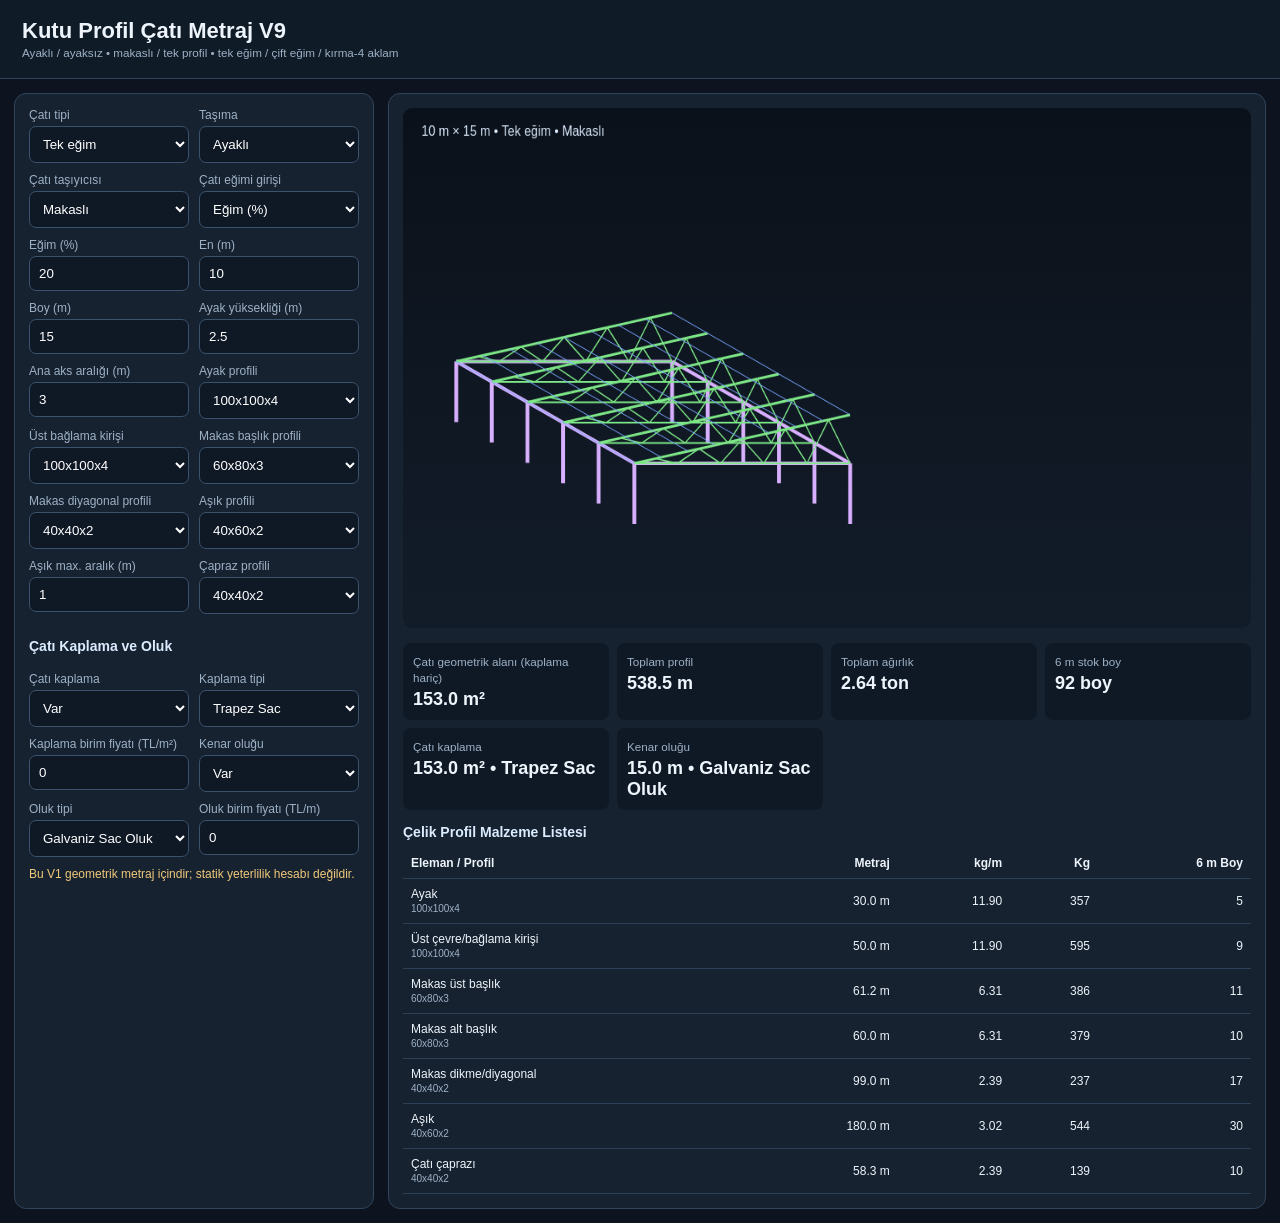
==== apps/cati-metraj/index.html @ 146d2cfa "Add files via upload" ====
<!doctype html>
<html lang="tr">
<head>
<meta charset="utf-8"><meta name="viewport" content="width=device-width,initial-scale=1">
<title>Kutu Profil Çatı Metraj V9</title>
<style>
:root{--bg:#0d1420;--panel:#172231;--line:#30445c;--txt:#edf4fb;--muted:#9eb1c5;--acc:#57b7ff}
*{box-sizing:border-box} body{margin:0;font:14px Arial,sans-serif;background:var(--bg);color:var(--txt)}
header{padding:18px 22px;background:#101b28;border-bottom:1px solid var(--line)} h1{margin:0;font-size:22px}
small{color:var(--muted)} main{display:grid;grid-template-columns:360px 1fr;gap:14px;padding:14px}
.panel{background:var(--panel);border:1px solid var(--line);border-radius:12px;padding:14px}
.grid{display:grid;grid-template-columns:1fr 1fr;gap:10px} label{display:block;color:var(--muted);font-size:12px;margin-bottom:4px}
input,select{width:100%;padding:9px;border-radius:7px;border:1px solid #3a526c;background:#0f1926;color:white}
.full{grid-column:1/-1}.hidden{display:none!important}
canvas{width:100%;height:520px;background:linear-gradient(#0b111a,#121c29);border-radius:9px}
.stats{display:grid;grid-template-columns:repeat(4,1fr);gap:8px;margin:12px 0}.stat{background:#0f1926;padding:10px;border-radius:8px}
.stat b{display:block;font-size:18px;margin-top:4px}
table{width:100%;border-collapse:collapse;font-size:12px}th,td{padding:8px;border-bottom:1px solid #2d4055;text-align:right}th:first-child,td:first-child{text-align:left}
.note{margin-top:10px;color:#f0c879;font-size:12px}.rowtitle{margin:14px 0 8px;font-weight:bold;color:#dcecff}
@media(max-width:900px){main{grid-template-columns:1fr}.stats{grid-template-columns:1fr 1fr}canvas{height:400px}}
</style>
</head>
<body>
<header><h1>Kutu Profil Çatı Metraj V9</h1><small>Ayaklı / ayaksız • makaslı / tek profil • tek eğim / çift eğim / kırma-4 aklam</small></header>
<main>
<section class="panel">
<div class="grid">
<div><label>Çatı tipi</label><select id="roof"><option value="single">Tek eğim</option><option value="gable">Çift eğim</option><option value="hip">Kırma / 4 aklam</option></select></div>
<div><label>Taşıma</label><select id="legs"><option value="yes">Ayaklı</option><option value="no">Ayaksız / teras üstü</option></select></div>
<div><label>Çatı taşıyıcısı</label><select id="system"><option value="truss">Makaslı</option><option value="beam">Tek profil</option></select></div>
<div><label>Çatı eğimi girişi</label><select id="slopeMode"><option value="percent">Eğim (%)</option><option value="rise">Çatı yükselmesi (m)</option></select></div>
<div id="slopeWrap"><label>Eğim (%)</label><input id="slope" type="number" value="20" min="0" step="1"></div>
<div id="riseWrap" class="hidden"><label>Çatı yükselmesi (m)</label><input id="riseInput" type="number" value="1" min="0" step=".1"></div>
<div><label>En (m)</label><input id="W" type="number" value="10" min="2" step=".1"></div>
<div><label>Boy (m)</label><input id="L" type="number" value="15" min="2" step=".1"></div>
<div id="legHeightWrap"><label>Ayak yüksekliği (m)</label><input id="H" type="number" value="2.5" min=".2" step=".1"></div>
<div><label>Ana aks aralığı (m)</label><input id="bay" type="number" value="3" min=".5" step=".1"></div>
<div id="legProfWrap"><label>Ayak profili</label><select id="legProf"></select></div>
<div id="ringProfWrap"><label>Üst bağlama kirişi</label><select id="ringProf"></select></div>
<div id="beamProfWrap"><label>Ana tekil profil</label><select id="beamProf"></select></div>
<div id="chordProfWrap"><label>Makas başlık profili</label><select id="chordProf"></select></div>
<div id="webProfWrap"><label>Makas diyagonal profili</label><select id="webProf"></select></div>
<div><label>Aşık profili</label><select id="purlinProf"></select></div>
<div><label>Aşık max. aralık (m)</label><input id="purlinSpace" type="number" value="1" min=".3" step=".1"></div>
<div><label>Çapraz profili</label><select id="braceProf"></select></div>
<div id="hipOptions" class="full">
  <div class="rowtitle">4 Aklam / Kırma Çatı Makas Düzeni</div>
  <div class="grid">
    <div><label>Y yönü orta boyuna makas</label><select id="hipMiddle"><option value="yes">Var</option><option value="no">Yok</option></select></div>
    <div><label>90° döndürülmüş opsiyonel makaslar</label><select id="hipExtra"><option value="no">Yok</option><option value="yes">Var</option></select></div>
    <div id="hipExtraCountWrap" class="hidden"><label>Opsiyonel makas adedi</label><input id="hipExtraCount" type="number" value="2" min="1" step="1"></div>
  </div>
</div>
<div class="full rowtitle">Çatı Kaplama ve Oluk</div>
<div><label>Çatı kaplama</label><select id="coverOn"><option value="yes">Var</option><option value="no">Yok</option></select></div>
<div><label>Kaplama tipi</label><select id="coverType"><option>Trapez Sac</option><option>Sandviç Panel</option><option>OSB + Membran</option><option>Diğer</option></select></div>
<div><label>Kaplama birim fiyatı (TL/m²)</label><input id="coverPrice" type="number" value="0" min="0" step="1"></div>
<div><label>Kenar oluğu</label><select id="gutterOn"><option value="yes">Var</option><option value="no">Yok</option></select></div>
<div><label>Oluk tipi</label><select id="gutterType"><option>Galvaniz Sac Oluk</option><option>PVC Oluk</option><option>Boyalı Sac Oluk</option><option>Diğer</option></select></div>
<div><label>Oluk birim fiyatı (TL/m)</label><input id="gutterPrice" type="number" value="0" min="0" step="1"></div>

</div>
<div class="note">Bu V1 geometrik metraj içindir; statik yeterlilik hesabı değildir.</div>
</section>
<section>
<div class="panel">
<canvas id="cv" width="1100" height="600"></canvas>
<div class="stats">
<div class="stat"><small>Çatı geometrik alanı (kaplama hariç)</small><b id="area">-</b></div>
<div class="stat"><small>Toplam profil</small><b id="meters">-</b></div>
<div class="stat"><small>Toplam ağırlık</small><b id="weight">-</b></div>
<div class="stat"><small>6 m stok boy</small><b id="stocks">-</b></div>
<div class="stat"><small>Çatı kaplama</small><b id="coverOut">-</b></div>
<div class="stat"><small>Kenar oluğu</small><b id="gutterOut">-</b></div>
</div>
<div class="rowtitle">Çelik Profil Malzeme Listesi</div>
<div style="overflow:auto"><table><thead><tr><th>Eleman / Profil</th><th>Metraj</th><th>kg/m</th><th>Kg</th><th>6 m Boy</th></tr></thead><tbody id="tbody"></tbody></table></div>
</div>
</section>
</main>
<script>
const profiles={
"40x40x2":2.39,"40x60x2":3.02,"50x50x2":3.02,"60x60x2":3.65,"60x80x3":6.31,
"80x80x3":7.25,"80x100x3":8.20,"100x100x3":9.14,"100x100x4":11.9,"100x150x4":15.1,
"120x120x4":14.4,"120x120x5":17.7,"150x150x5":22.4
};
const ids=["legProf","ringProf","beamProf","chordProf","webProf","purlinProf","braceProf"];
ids.forEach(id=>{let s=document.getElementById(id);Object.keys(profiles).forEach(p=>s.add(new Option(p,p)))});
legProf.value="100x100x4";ringProf.value="100x100x4";beamProf.value="100x150x4";chordProf.value="60x80x3";webProf.value="40x40x2";purlinProf.value="40x60x2";braceProf.value="40x40x2";
const $=id=>document.getElementById(id), val=id=>+$ (id).value;
function add(rows,name,prof,m){if(m<=0)return;let r=rows.find(x=>x.name==name&&x.prof==prof);if(r)r.m+=m;else rows.push({name,prof,m})}
function roofData(){
 let W=val("W"),L=val("L"),rt=roof.value,run=(rt==="single"?W:W/2);
 let rise=slopeMode.value==="rise"?val("riseInput"):run*val("slope")/100;
 let s=run>0?rise/run:0;
 let slopedW=rt==="single"?Math.hypot(W,rise):2*Math.hypot(W/2,rise);
 let area=slopedW*L;
 if(rt==="hip") area=W*L*Math.sqrt(1+s*s);
 return {W,L,s,rise,slopedW,area}
}
function calculate(){
 const d=roofData(), rows=[], nBays=Math.max(1,Math.ceil(d.L/val("bay"))), frames=nBays+1, bayActual=d.L/nBays;
 if(legs.value==="yes"){
   add(rows,"Ayak",legProf.value,frames*2*val("H"));
   add(rows,"Üst çevre/bağlama kirişi",ringProf.value,2*(d.W+d.L));
 }
 if(system.value==="beam"){
   let one=roof.value==="single"?Math.hypot(d.W,d.rise):roof.value==="gable"?2*Math.hypot(d.W/2,d.rise):2*Math.hypot(d.W/2,d.rise);
   add(rows,"Ana çatı profili",beamProf.value,frames*one);
 } else {
   let top=roof.value==="single"?Math.hypot(d.W,d.rise):2*Math.hypot(d.W/2,d.rise);
   if(roof.value==="hip") top=2*Math.hypot(d.W/2,d.rise);
   add(rows,"Makas üst başlık",chordProf.value,frames*top);
   add(rows,"Makas alt başlık",chordProf.value,frames*d.W);
   add(rows,"Makas dikme/diyagonal",webProf.value,frames*d.W*1.65);
 }
 let purlinLines=Math.ceil(d.slopedW/val("purlinSpace"))+1;
 if(roof.value==="hip") purlinLines=Math.ceil(d.W*Math.sqrt(1+d.s*d.s)/val("purlinSpace"))+2;
 add(rows,"Aşık",purlinProf.value,purlinLines*d.L);
 add(rows,"Çatı çaprazı",braceProf.value,Math.max(2,nBays)*Math.hypot(bayActual,d.W/2)*2);
 if(roof.value==="hip"){
   // PDF referansı: orta makas ENİNE değil, çatının orta hattında BOYUNA (Y yönünde) çalışır.
   let hipDepth=Math.min(d.W/2,d.rise>0?d.rise:d.W/10);
   if(hipMiddle.value==="yes"){
     if(system.value==="truss"){
       add(rows,"Y yönü orta boyuna makas üst başlık",chordProf.value,d.L);
       add(rows,"Y yönü orta boyuna makas alt başlık",chordProf.value,d.L);
       add(rows,"Y yönü orta boyuna makas dikme/diyagonal",webProf.value,d.L*1.25);
     }else add(rows,"Y yönü orta boyuna tekil profil",beamProf.value,d.L);
   }
   let optionalPlan=Math.min(d.W/2,d.L/2);
   let optionalSpan=Math.hypot(optionalPlan,d.rise*.55);
   if(hipExtra.value==="yes"){
     let ec=Math.max(1,Math.floor(val("hipExtraCount")));
     if(system.value==="truss"){
       add(rows,"90° opsiyonel makas üst başlık",chordProf.value,ec*optionalSpan);
       add(rows,"90° opsiyonel makas alt başlık",chordProf.value,ec*optionalPlan);
       add(rows,"90° opsiyonel makas dikme/diyagonal",webProf.value,ec*optionalSpan*.75);
     }else add(rows,"90° opsiyonel tekil taşıyıcı",beamProf.value,ec*optionalSpan);
   }
   let hipPlan=Math.hypot(d.W/2,Math.min(d.W,d.L)/2);
   let hipLen=Math.hypot(hipPlan,d.rise);
   let ridge=Math.max(0,d.L-d.W);
   if(system.value==="truss"){
     // 4 adet köşe makası: üst başlık + yaklaşık alt bağ + gövde/diyagonal.
     add(rows,"Köşe makası üst başlık (4 adet)",chordProf.value,4*hipLen);
     add(rows,"Köşe makası alt başlık (4 adet)",chordProf.value,4*hipPlan);
     add(rows,"Köşe makası dikme/diyagonal",webProf.value,4*hipLen*0.75);
     // Kırpılmış/ara makasların yaklaşık metrajı; aks aralığına bağlıdır.
     let jackCount=Math.max(0,Math.ceil((2*Math.min(d.W/2,d.L/2))/bayActual)-1)*4;
     let avgJack=Math.hypot(d.W/4,d.rise/2);
     add(rows,"Kırpılmış / ara makas üst başlık",chordProf.value,jackCount*avgJack);
     add(rows,"Kırpılmış / ara makas gövde",webProf.value,jackCount*avgJack*0.65);
     if(ridge>0) add(rows,"Mahya taşıyıcı profili",chordProf.value,ridge);
   }else{
     add(rows,"Köşe tekil profili (4 adet)",beamProf.value,4*hipLen);
     let jackCount=Math.max(0,Math.ceil((2*Math.min(d.W/2,d.L/2))/bayActual)-1)*4;
     let avgJack=Math.hypot(d.W/4,d.rise/2);
     add(rows,"Kırpılmış / ara tekil profiller",beamProf.value,jackCount*avgJack);
     if(ridge>0) add(rows,"Mahya taşıyıcı profili",beamProf.value,ridge);
   }
 }
 let totalM=0,totalKg=0,totalStock=0;
 tbody.innerHTML="";
 rows.forEach(r=>{let kgpm=profiles[r.prof],kg=r.m*kgpm,stock=Math.ceil(r.m/6);totalM+=r.m;totalKg+=kg;totalStock+=stock;
 tbody.innerHTML+=`<tr><td>${r.name}<br><small>${r.prof}</small></td><td>${r.m.toFixed(1)} m</td><td>${kgpm.toFixed(2)}</td><td>${kg.toFixed(0)}</td><td>${stock}</td></tr>`});
 area.textContent=d.area.toFixed(1)+" m²";meters.textContent=totalM.toFixed(1)+" m";weight.textContent=(totalKg/1000).toFixed(2)+" ton";stocks.textContent=totalStock+" boy";
 let coverArea=coverOn.value==="yes"?d.area:0;
 // Oluk: tek eğimde düşük kenar boyunca 1x boy; çift eğimde iki saçak 2x boy; kırma çatıda dört çevre kenarı.
 let gutterM=0;
 if(gutterOn.value==="yes"){
   gutterM=roof.value==="single"?d.L:(roof.value==="gable"?2*d.L:2*(d.W+d.L));
 }
 coverOut.textContent=coverOn.value==="yes"?coverArea.toFixed(1)+" m² • "+coverType.value+(val("coverPrice")>0?" • "+(coverArea*val("coverPrice")).toLocaleString("tr-TR",{maximumFractionDigits:0})+" TL":""):"Yok";
 gutterOut.textContent=gutterOn.value==="yes"?gutterM.toFixed(1)+" m • "+gutterType.value+(val("gutterPrice")>0?" • "+(gutterM*val("gutterPrice")).toLocaleString("tr-TR",{maximumFractionDigits:0})+" TL":""):"Yok";
 draw(d,frames);
}
function draw(d,frames){
 const c=cv,ctx=c.getContext("2d");ctx.clearRect(0,0,c.width,c.height);
 const baseZ=legs.value==="yes"?val("H"):0, scale=Math.min(28,700/Math.max(d.W,d.L)), ox=300,oy=480;
 function P(x,y,z){return [ox+(x-y*.55)*scale,oy-(z+y*.28)*scale]}
 function line(a,b,col="#b7d4e8",w=2){let A=P(...a),B=P(...b);ctx.strokeStyle=col;ctx.lineWidth=w;ctx.beginPath();ctx.moveTo(...A);ctx.lineTo(...B);ctx.stroke()}
 // base/legs/ring
 let ys=Array.from({length:frames},(_,i)=>i*d.L/(frames-1||1));
 if(legs.value==="yes"){
   ys.forEach(y=>{line([0,y,0],[0,y,baseZ],"#d8b0ff",5);line([d.W,y,0],[d.W,y,baseZ],"#d8b0ff",5)});
 }
 line([0,0,baseZ],[0,d.L,baseZ],"#d8b0ff",4);line([d.W,0,baseZ],[d.W,d.L,baseZ],"#d8b0ff",4);
 line([0,0,baseZ],[d.W,0,baseZ],"#d8b0ff",4);line([0,d.L,baseZ],[d.W,d.L,baseZ],"#d8b0ff",4);
 function zroof(x,y){
   if(roof.value==="single")return baseZ+d.s*x;
   if(roof.value==="gable")return baseZ+d.rise-d.s*Math.abs(x-d.W/2);
   let edge=Math.min(x,d.W-x,y,d.L-y), maxr=Math.min(d.W/2,d.L/2); return baseZ+d.s*Math.min(edge,maxr);
 }
 // frames / truss
 ys.forEach(y=>{
   let pts=[];for(let i=0;i<=10;i++){let x=d.W*i/10;pts.push([x,y,zroof(x,y)])}
   for(let i=0;i<10;i++)line(pts[i],pts[i+1],system.value==="truss"?"#7ee787":"#f0a6ca",system.value==="truss"?3:5);
   if(system.value==="truss"){
     line([0,y,baseZ],[d.W,y,baseZ],"#7ee787",2);
     for(let i=1;i<10;i+=2){let x=d.W*i/10;line([x-d.W/10,y,baseZ],[x,y,zroof(x,y)],"#7ee787",1.5);line([x,y,zroof(x,y)],[x+d.W/10,y,baseZ],"#7ee787",1.5)}
   }
 });
 // purlins visual
 for(let i=0;i<=8;i++){let x=d.W*i/8;line([x,0,zroof(x,0)],[x,d.L,zroof(x,d.L)],"#7aa7ff",1)}
 // hip ridges + tam orta ana makas
 if(roof.value==="hip"){
   let a=Math.min(d.W/2,d.L/2);
   function drawRedOptionalTruss(side, frac){
     // V9: V8'e göre 90° döndürülmüş makas.
     // X konumu sabittir; Y doğrultusunda çalışır.
     // Dış uç kırma/saçak tarafında başlar, arka uç ana makas hattında BİTER.
     let a=Math.min(d.W/2,d.L/2);
     let x=(side==="L" ? d.W*(.24+frac*.08) : d.W*(.76-frac*.08));
     let front = frac < .62;
     let yOuter = front ? 0 : d.L;
     let yReceive = front ? a : d.L-a;
     let zOuter=zroof(x,yOuter), zReceive=zroof(x,yReceive);
     line([x,yOuter,zOuter],[x,yReceive,zReceive],"#ff3b30",system.value==="truss"?5:6);
     if(system.value==="truss"){
       let depth=Math.max(.22,Math.min(d.W*.06,d.rise*.42 || .4));
       let zb0=Math.max(baseZ,zOuter-depth), zb1=Math.max(baseZ,zReceive-depth);
       line([x,yOuter,zb0],[x,yReceive,zb1],"#ff3b30",3);
       for(let q=.2;q<1;q+=.2){
         let y=yOuter+(yReceive-yOuter)*q;
         let z=zOuter+(zReceive-zOuter)*q;
         let zb=zb0+(zb1-zb0)*q;
         let yp=yOuter+(yReceive-yOuter)*Math.max(0,q-.2);
         if(Math.round(q*5)%2===0) line([x,y,zb],[x,y,z],"#ff3b30",1.7);
         else line([x,yp,zb0+(zb1-zb0)*Math.max(0,q-.2)],[x,y,z],"#ff3b30",1.7);
       }
     }
   }
   // Y yönü orta boyuna makas: x = W/2 sabit, y boyunca ilerler.
   if(hipMiddle.value==="yes"){
     let x=d.W/2, seg=12, depth=Math.max(.25,Math.min(d.W*.10, d.rise*.55 || .5));
     for(let j=0;j<seg;j++){
       let y1=d.L*j/seg, y2=d.L*(j+1)/seg;
       let z1=zroof(x,y1), z2=zroof(x,y2);
       line([x,y1,z1],[x,y2,z2],"#ffd166",5);
       if(system.value==="truss"){
         let b1=Math.max(baseZ,z1-depth), b2=Math.max(baseZ,z2-depth);
         line([x,y1,b1],[x,y2,b2],"#ffd166",3);
         if(j%2===0) line([x,y1,b1],[x,y2,z2],"#ffd166",1.8);
         else line([x,y1,z1],[x,y2,b2],"#ffd166",1.8);
       }
     }
   }
   if(hipExtra.value==="yes"){
     let ec=Math.max(1,Math.floor(val("hipExtraCount")));
     for(let k=0;k<ec;k++){
       let side=(k%2===0)?"L":"R";
       // İlk çift ön kırmada, ikinci çift arka kırmada.
       let pair=Math.floor(k/2);
       let frac=(pair%2===0)?.50:.72;
       drawRedOptionalTruss(side,frac);
     }
   }
   const hips=[
     [[0,0,baseZ],[d.W/2,a,baseZ+d.rise]],
     [[d.W,0,baseZ],[d.W/2,a,baseZ+d.rise]],
     [[0,d.L,baseZ],[d.W/2,d.L-a,baseZ+d.rise]],
     [[d.W,d.L,baseZ],[d.W/2,d.L-a,baseZ+d.rise]]
   ];
   hips.forEach(h=>{
     line(h[0],h[1],"#ffd166",system.value==="truss"?4:5);
     if(system.value==="truss"){
       // lower chord and web indications for corner truss
       let end=h[1], start=h[0];
       line(start,[end[0],end[1],baseZ],"#7ee787",2);
       for(let q=.25;q<1;q+=.25){
         let x=start[0]+(end[0]-start[0])*q, y=start[1]+(end[1]-start[1])*q;
         let z=baseZ+(end[2]-baseZ)*q;
         line([x,y,baseZ],[x,y,z],"#7ee787",1.2);
       }
     }
   });
   if(d.L>d.W)line([d.W/2,a,baseZ+d.rise],[d.W/2,d.L-a,baseZ+d.rise],"#ffd166",3);
 }
 ctx.fillStyle="#dcecff";ctx.font="16px Arial";ctx.fillText(`${d.W} m × ${d.L} m • ${roof.options[roof.selectedIndex].text} • ${system.options[system.selectedIndex].text}`,24,32);
}
function ui(){
 let on=legs.value==="yes",tr=system.value==="truss";
 slopeWrap.classList.toggle("hidden",slopeMode.value!=="percent");
 riseWrap.classList.toggle("hidden",slopeMode.value!=="rise");
 hipOptions.classList.toggle("hidden",roof.value!=="hip");
 hipExtraCountWrap.classList.toggle("hidden",roof.value!=="hip" || hipExtra.value!=="yes");
 legHeightWrap.classList.toggle("hidden",!on);legProfWrap.classList.toggle("hidden",!on);ringProfWrap.classList.toggle("hidden",!on);
 beamProfWrap.classList.toggle("hidden",tr);chordProfWrap.classList.toggle("hidden",!tr);webProfWrap.classList.toggle("hidden",!tr);calculate()
}
document.querySelectorAll("input,select").forEach(e=>e.addEventListener("input",ui));ui();
</script>
</body></html>
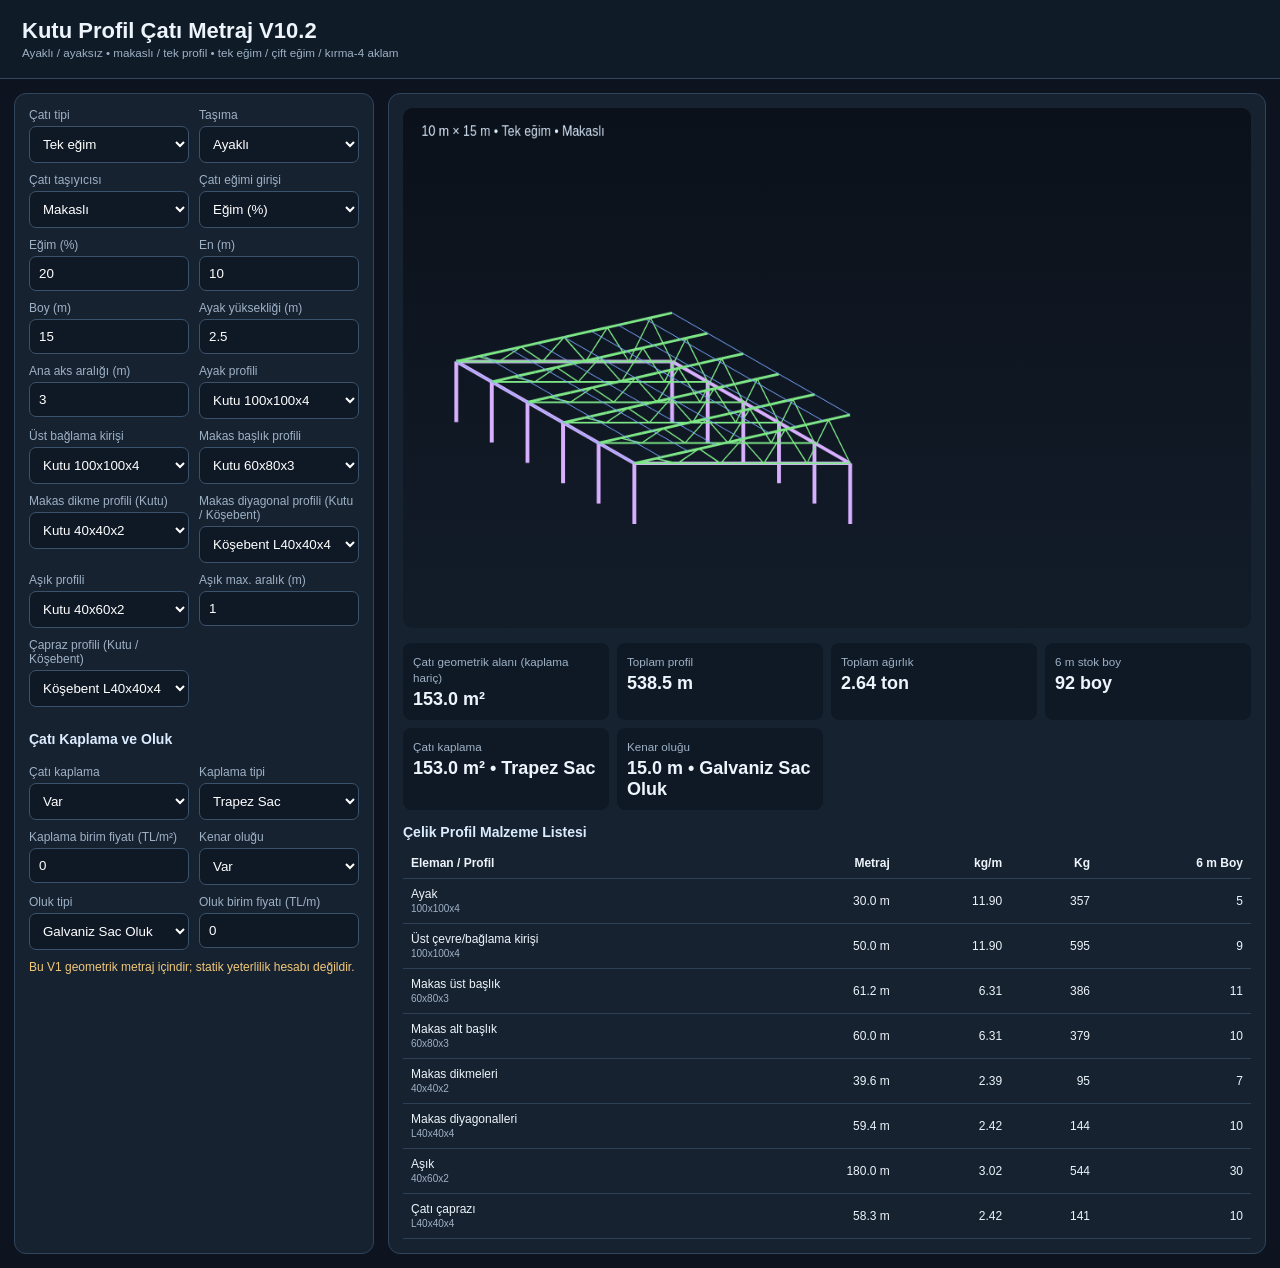
==== commit 5433f9bd: "Add files via upload" ====
--- a/apps/cati-metraj/index.html
+++ b/apps/cati-metraj/index.html
@@ -2,7 +2,7 @@
 <html lang="tr">
 <head>
 <meta charset="utf-8"><meta name="viewport" content="width=device-width,initial-scale=1">
-<title>Kutu Profil Çatı Metraj V9</title>
+<title>Kutu Profil Çatı Metraj V10.2</title>
 <style>
 :root{--bg:#0d1420;--panel:#172231;--line:#30445c;--txt:#edf4fb;--muted:#9eb1c5;--acc:#57b7ff}
 *{box-sizing:border-box} body{margin:0;font:14px Arial,sans-serif;background:var(--bg);color:var(--txt)}
@@ -21,7 +21,7 @@
 </style>
 </head>
 <body>
-<header><h1>Kutu Profil Çatı Metraj V9</h1><small>Ayaklı / ayaksız • makaslı / tek profil • tek eğim / çift eğim / kırma-4 aklam</small></header>
+<header><h1>Kutu Profil Çatı Metraj V10.2</h1><small>Ayaklı / ayaksız • makaslı / tek profil • tek eğim / çift eğim / kırma-4 aklam</small></header>
 <main>
 <section class="panel">
 <div class="grid">
@@ -39,10 +39,11 @@
 <div id="ringProfWrap"><label>Üst bağlama kirişi</label><select id="ringProf"></select></div>
 <div id="beamProfWrap"><label>Ana tekil profil</label><select id="beamProf"></select></div>
 <div id="chordProfWrap"><label>Makas başlık profili</label><select id="chordProf"></select></div>
-<div id="webProfWrap"><label>Makas diyagonal profili</label><select id="webProf"></select></div>
+<div id="webProfWrap"><label>Makas dikme profili (Kutu)</label><select id="webProf"></select></div>
+<div id="diagProfWrap"><label>Makas diyagonal profili (Kutu / Köşebent)</label><select id="diagProf"></select></div>
 <div><label>Aşık profili</label><select id="purlinProf"></select></div>
 <div><label>Aşık max. aralık (m)</label><input id="purlinSpace" type="number" value="1" min=".3" step=".1"></div>
-<div><label>Çapraz profili</label><select id="braceProf"></select></div>
+<div><label>Çapraz profili (Kutu / Köşebent)</label><select id="braceProf"></select></div>
 <div id="hipOptions" class="full">
   <div class="rowtitle">4 Aklam / Kırma Çatı Makas Düzeni</div>
   <div class="grid">
@@ -80,13 +81,37 @@
 </main>
 <script>
 const profiles={
-"40x40x2":2.39,"40x60x2":3.02,"50x50x2":3.02,"60x60x2":3.65,"60x80x3":6.31,
-"80x80x3":7.25,"80x100x3":8.20,"100x100x3":9.14,"100x100x4":11.9,"100x150x4":15.1,
-"120x120x4":14.4,"120x120x5":17.7,"150x150x5":22.4
+"20x20x1.5":0.87,"25x25x1.5":1.10,"30x30x1.5":1.34,"30x30x2":1.76,
+"40x20x1.5":1.34,"40x20x2":1.76,"40x40x1.5":1.81,"40x40x2":2.39,"40x40x3":3.48,"40x60x2":3.02,"40x60x3":4.43,
+"50x30x2":2.39,"50x40x2":2.70,"50x50x2":3.02,"50x50x3":4.43,
+"60x30x2":2.70,"60x40x2":3.02,"60x40x3":4.43,"60x60x2":3.65,"60x60x3":5.37,"60x60x4":6.95,
+"70x70x3":6.31,"70x70x4":8.21,"80x40x2":3.65,"80x40x3":5.37,"80x40x4":6.95,
+"60x80x3":6.31,"60x80x4":8.21,"80x60x3":6.31,"80x60x4":8.21,"80x80x2":4.90,"80x80x3":7.25,"80x80x4":9.46,"80x80x5":11.60,
+"100x40x2":4.27,"100x40x3":6.31,"100x50x3":6.78,"100x50x4":8.84,
+"100x60x3":7.25,"100x60x4":9.46,"100x80x3":8.20,"100x80x4":10.70,
+"100x100x3":9.14,"100x100x4":11.90,"100x100x5":14.60,"100x100x6":17.20,
+"120x60x3":8.20,"120x60x4":10.70,"120x80x4":11.90,"120x80x5":14.60,
+"120x120x4":14.40,"120x120x5":17.70,"120x120x6":20.90,
+"140x80x4":13.20,"140x80x5":16.20,"150x50x3":9.14,"150x50x4":11.90,
+"100x150x4":15.10,"100x150x5":18.50,"150x100x4":15.10,"150x100x5":18.50,"150x150x4":18.20,"150x150x5":22.40,"150x150x6":26.60,
+"160x80x4":14.40,"160x80x5":17.70,"160x100x4":15.70,"160x100x5":19.30,
+"180x100x4":17.00,"180x100x5":20.90,"200x100x4":18.20,"200x100x5":22.40,"200x100x6":26.60,
+"200x120x5":24.00,"200x120x6":28.50,"200x150x5":26.40,"200x150x6":31.30,
+"200x200x5":30.30,"200x200x6":36.00
 };
-const ids=["legProf","ringProf","beamProf","chordProf","webProf","purlinProf","braceProf"];
-ids.forEach(id=>{let s=document.getElementById(id);Object.keys(profiles).forEach(p=>s.add(new Option(p,p)))});
-legProf.value="100x100x4";ringProf.value="100x100x4";beamProf.value="100x150x4";chordProf.value="60x80x3";webProf.value="40x40x2";purlinProf.value="40x60x2";braceProf.value="40x40x2";
+const angles={
+"L25x25x3":1.12,"L30x30x3":1.36,"L35x35x3":1.60,"L40x40x3":1.84,"L40x40x4":2.42,
+"L45x45x4":2.74,"L50x50x4":3.06,"L50x50x5":3.77,"L60x60x5":4.57,"L60x60x6":5.42,
+"L65x65x5":4.99,"L65x65x6":5.91,"L70x70x6":6.38,"L75x75x6":6.85,"L80x80x6":7.34,
+"L80x80x8":9.63,"L90x90x7":9.61,"L100x100x8":12.20
+};
+const ids=["legProf","ringProf","beamProf","chordProf","webProf","diagProf","purlinProf","braceProf"];
+ids.forEach(id=>{let sel=document.getElementById(id);Object.keys(profiles).forEach(p=>sel.add(new Option("Kutu "+p,p)))});
+Object.keys(angles).forEach(p=>{
+ diagProf.add(new Option("Köşebent "+p,p));
+ braceProf.add(new Option("Köşebent "+p,p));
+});
+legProf.value="100x100x4";ringProf.value="100x100x4";beamProf.value="100x150x4";chordProf.value="60x80x3";webProf.value="40x40x2";diagProf.value="L40x40x4";purlinProf.value="40x60x2";braceProf.value="L40x40x4";
 const $=id=>document.getElementById(id), val=id=>+$ (id).value;
 function add(rows,name,prof,m){if(m<=0)return;let r=rows.find(x=>x.name==name&&x.prof==prof);if(r)r.m+=m;else rows.push({name,prof,m})}
 function roofData(){
@@ -112,7 +137,8 @@
    if(roof.value==="hip") top=2*Math.hypot(d.W/2,d.rise);
    add(rows,"Makas üst başlık",chordProf.value,frames*top);
    add(rows,"Makas alt başlık",chordProf.value,frames*d.W);
-   add(rows,"Makas dikme/diyagonal",webProf.value,frames*d.W*1.65);
+   add(rows,"Makas dikmeleri",webProf.value,frames*d.W*1.65*.40);
+   add(rows,"Makas diyagonalleri",diagProf.value,frames*d.W*1.65*.60);
  }
  let purlinLines=Math.ceil(d.slopedW/val("purlinSpace"))+1;
  if(roof.value==="hip") purlinLines=Math.ceil(d.W*Math.sqrt(1+d.s*d.s)/val("purlinSpace"))+2;
@@ -125,7 +151,8 @@
      if(system.value==="truss"){
        add(rows,"Y yönü orta boyuna makas üst başlık",chordProf.value,d.L);
        add(rows,"Y yönü orta boyuna makas alt başlık",chordProf.value,d.L);
-       add(rows,"Y yönü orta boyuna makas dikme/diyagonal",webProf.value,d.L*1.25);
+       add(rows,"Y yönü orta boyuna makas dikmeleri",webProf.value,d.L*1.25*.40);
+       add(rows,"Y yönü orta boyuna makas diyagonalleri",diagProf.value,d.L*1.25*.60);
      }else add(rows,"Y yönü orta boyuna tekil profil",beamProf.value,d.L);
    }
    let optionalPlan=Math.min(d.W/2,d.L/2);
@@ -135,7 +162,8 @@
      if(system.value==="truss"){
        add(rows,"90° opsiyonel makas üst başlık",chordProf.value,ec*optionalSpan);
        add(rows,"90° opsiyonel makas alt başlık",chordProf.value,ec*optionalPlan);
-       add(rows,"90° opsiyonel makas dikme/diyagonal",webProf.value,ec*optionalSpan*.75);
+       add(rows,"90° opsiyonel makas dikmeleri",webProf.value,ec*optionalSpan*.75*.40);
+       add(rows,"90° opsiyonel makas diyagonalleri",diagProf.value,ec*optionalSpan*.75*.60);
      }else add(rows,"90° opsiyonel tekil taşıyıcı",beamProf.value,ec*optionalSpan);
    }
    let hipPlan=Math.hypot(d.W/2,Math.min(d.W,d.L)/2);
@@ -145,12 +173,14 @@
      // 4 adet köşe makası: üst başlık + yaklaşık alt bağ + gövde/diyagonal.
      add(rows,"Köşe makası üst başlık (4 adet)",chordProf.value,4*hipLen);
      add(rows,"Köşe makası alt başlık (4 adet)",chordProf.value,4*hipPlan);
-     add(rows,"Köşe makası dikme/diyagonal",webProf.value,4*hipLen*0.75);
+     add(rows,"Köşe makası dikmeleri",webProf.value,4*hipLen*0.75*.40);
+     add(rows,"Köşe makası diyagonalleri",diagProf.value,4*hipLen*0.75*.60);
      // Kırpılmış/ara makasların yaklaşık metrajı; aks aralığına bağlıdır.
      let jackCount=Math.max(0,Math.ceil((2*Math.min(d.W/2,d.L/2))/bayActual)-1)*4;
      let avgJack=Math.hypot(d.W/4,d.rise/2);
      add(rows,"Kırpılmış / ara makas üst başlık",chordProf.value,jackCount*avgJack);
-     add(rows,"Kırpılmış / ara makas gövde",webProf.value,jackCount*avgJack*0.65);
+     add(rows,"Kırpılmış / ara makas dikmeleri",webProf.value,jackCount*avgJack*0.65*.40);
+     add(rows,"Kırpılmış / ara makas diyagonalleri",diagProf.value,jackCount*avgJack*0.65*.60);
      if(ridge>0) add(rows,"Mahya taşıyıcı profili",chordProf.value,ridge);
    }else{
      add(rows,"Köşe tekil profili (4 adet)",beamProf.value,4*hipLen);
@@ -162,7 +192,7 @@
  }
  let totalM=0,totalKg=0,totalStock=0;
  tbody.innerHTML="";
- rows.forEach(r=>{let kgpm=profiles[r.prof],kg=r.m*kgpm,stock=Math.ceil(r.m/6);totalM+=r.m;totalKg+=kg;totalStock+=stock;
+ rows.forEach(r=>{let kgpm=(profiles[r.prof]??angles[r.prof]??0),kg=r.m*kgpm,stock=Math.ceil(r.m/6);totalM+=r.m;totalKg+=kg;totalStock+=stock;
  tbody.innerHTML+=`<tr><td>${r.name}<br><small>${r.prof}</small></td><td>${r.m.toFixed(1)} m</td><td>${kgpm.toFixed(2)}</td><td>${kg.toFixed(0)}</td><td>${stock}</td></tr>`});
  area.textContent=d.area.toFixed(1)+" m²";meters.textContent=totalM.toFixed(1)+" m";weight.textContent=(totalKg/1000).toFixed(2)+" ton";stocks.textContent=totalStock+" boy";
  let coverArea=coverOn.value==="yes"?d.area:0;
@@ -286,7 +316,7 @@
  hipOptions.classList.toggle("hidden",roof.value!=="hip");
  hipExtraCountWrap.classList.toggle("hidden",roof.value!=="hip" || hipExtra.value!=="yes");
  legHeightWrap.classList.toggle("hidden",!on);legProfWrap.classList.toggle("hidden",!on);ringProfWrap.classList.toggle("hidden",!on);
- beamProfWrap.classList.toggle("hidden",tr);chordProfWrap.classList.toggle("hidden",!tr);webProfWrap.classList.toggle("hidden",!tr);calculate()
+ beamProfWrap.classList.toggle("hidden",tr);chordProfWrap.classList.toggle("hidden",!tr);webProfWrap.classList.toggle("hidden",!tr);diagProfWrap.classList.toggle("hidden",!tr);calculate()
 }
 document.querySelectorAll("input,select").forEach(e=>e.addEventListener("input",ui));ui();
 </script>
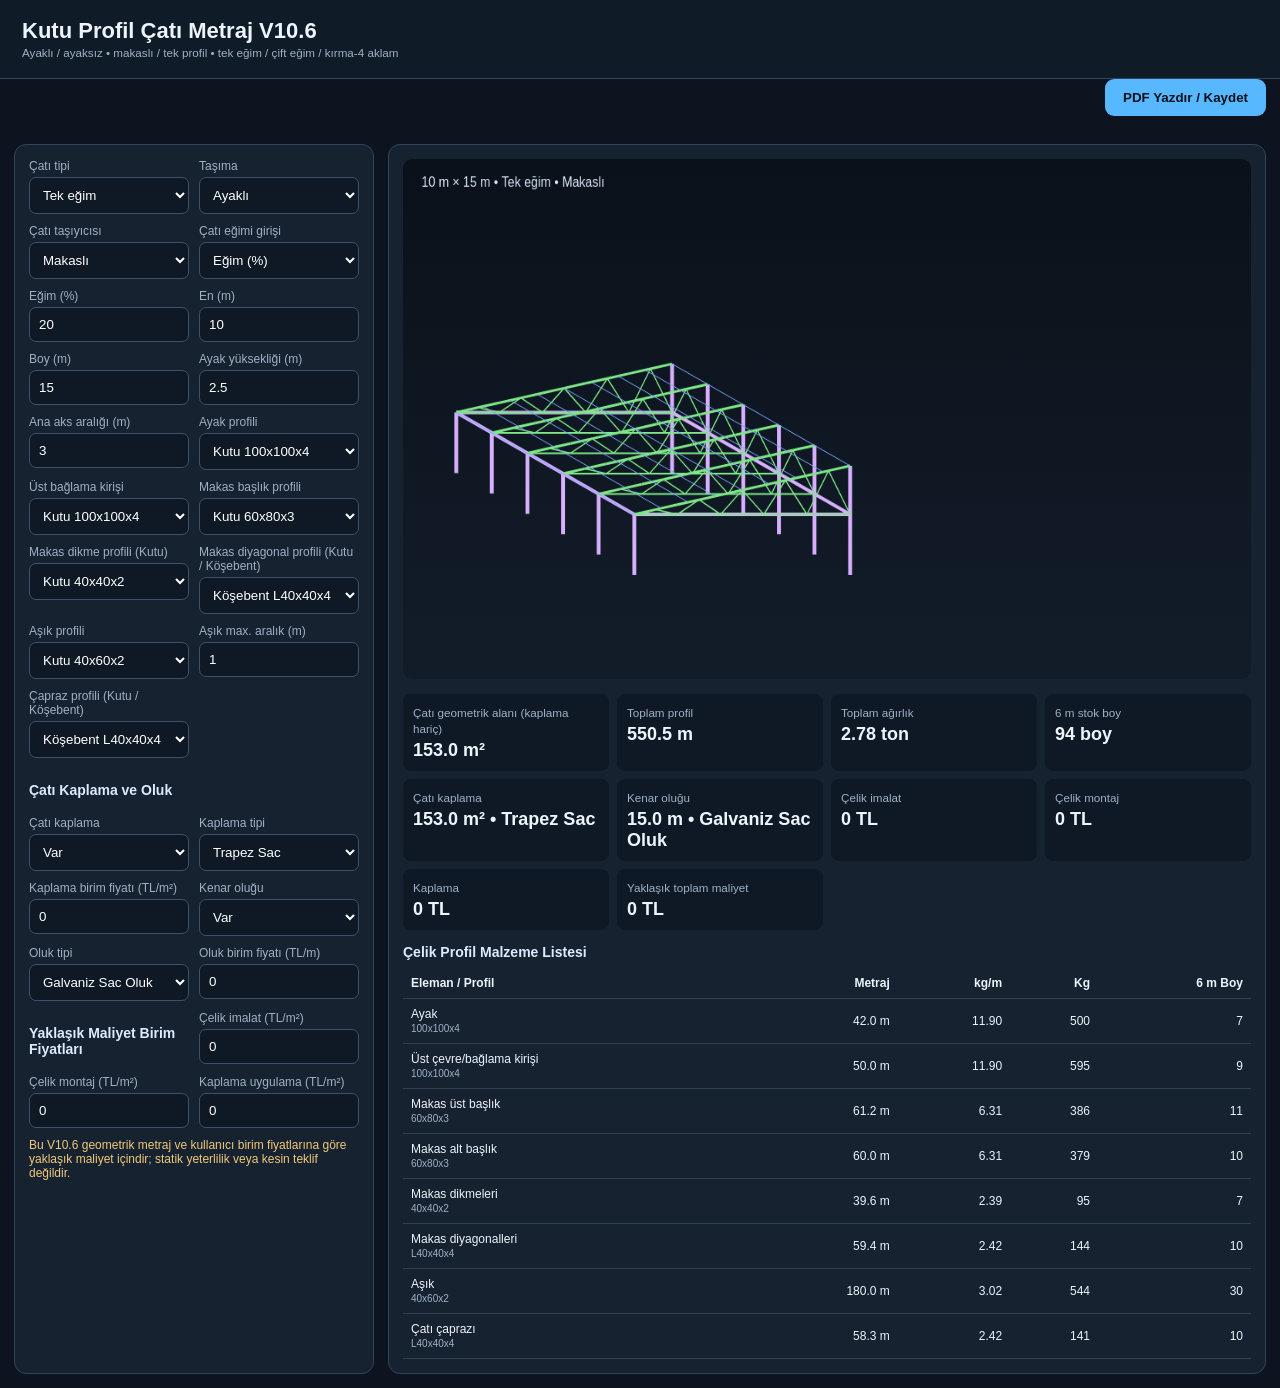
==== commit ddd2cdd0: "Add files via upload" ====
--- a/apps/cati-metraj/index.html
+++ b/apps/cati-metraj/index.html
@@ -2,7 +2,7 @@
 <html lang="tr">
 <head>
 <meta charset="utf-8"><meta name="viewport" content="width=device-width,initial-scale=1">
-<title>Kutu Profil Çatı Metraj V10.2</title>
+<title>Kutu Profil Çatı Metraj V10.6</title>
 <style>
 :root{--bg:#0d1420;--panel:#172231;--line:#30445c;--txt:#edf4fb;--muted:#9eb1c5;--acc:#57b7ff}
 *{box-sizing:border-box} body{margin:0;font:14px Arial,sans-serif;background:var(--bg);color:var(--txt)}
@@ -17,11 +17,28 @@
 .stat b{display:block;font-size:18px;margin-top:4px}
 table{width:100%;border-collapse:collapse;font-size:12px}th,td{padding:8px;border-bottom:1px solid #2d4055;text-align:right}th:first-child,td:first-child{text-align:left}
 .note{margin-top:10px;color:#f0c879;font-size:12px}.rowtitle{margin:14px 0 8px;font-weight:bold;color:#dcecff}
-@media(max-width:900px){main{grid-template-columns:1fr}.stats{grid-template-columns:1fr 1fr}canvas{height:400px}}
+.printbar{display:flex;gap:10px;justify-content:flex-end;margin:0 14px 14px}.printbtn{border:0;border-radius:9px;padding:11px 18px;background:#57b7ff;color:#06111d;font-weight:700;cursor:pointer}.printbtn:hover{filter:brightness(1.08)}
+@media(max-width:900px){main{grid-template-columns:1fr}.stats{grid-template-columns:1fr 1fr}canvas{height:400px}.printbar{justify-content:stretch}.printbtn{width:100%}}
+@media print{
+ @page{size:A4 portrait;margin:10mm}
+ :root{--bg:#fff;--panel:#fff;--line:#999;--txt:#000;--muted:#333}
+ body{background:#fff;color:#000;font-size:10pt;-webkit-print-color-adjust:exact;print-color-adjust:exact}
+ header{background:#fff;color:#000;padding:0 0 8mm;border-bottom:1px solid #777}
+ header h1{font-size:17pt}.printbar{display:none!important}
+ main{display:block;padding:0}.panel{background:#fff;color:#000;border:0;padding:0;border-radius:0}
+ main>section:first-child{margin-bottom:7mm}main>section:first-child .grid{grid-template-columns:repeat(4,1fr);gap:4mm}
+ label{color:#333;font-size:8pt}input,select{background:#fff;color:#000;border:1px solid #aaa;padding:4px;font-size:9pt;appearance:auto}
+ .hidden{display:none!important}.note{color:#555;margin:4mm 0}.rowtitle{color:#000;margin:5mm 0 2mm}
+ canvas{width:100%!important;height:auto!important;max-height:115mm;background:#fff;border:1px solid #aaa;page-break-inside:avoid}
+ .stats{grid-template-columns:repeat(3,1fr);gap:2mm;margin:4mm 0;page-break-inside:avoid}.stat{background:#fff;border:1px solid #aaa;padding:5px;color:#000}.stat b{font-size:11pt}
+ table{font-size:8pt;page-break-inside:auto}thead{display:table-header-group}tr{page-break-inside:avoid}th,td{border-bottom:1px solid #aaa;padding:4px;color:#000}
+ section{page-break-inside:auto}
+}
 </style>
 </head>
 <body>
-<header><h1>Kutu Profil Çatı Metraj V10.2</h1><small>Ayaklı / ayaksız • makaslı / tek profil • tek eğim / çift eğim / kırma-4 aklam</small></header>
+<header><h1>Kutu Profil Çatı Metraj V10.6</h1><small>Ayaklı / ayaksız • makaslı / tek profil • tek eğim / çift eğim / kırma-4 aklam</small></header>
+<div class="printbar"><button class="printbtn" id="printPdf" type="button">PDF Yazdır / Kaydet</button></div>
 <main>
 <section class="panel">
 <div class="grid">
@@ -60,8 +77,13 @@
 <div><label>Oluk tipi</label><select id="gutterType"><option>Galvaniz Sac Oluk</option><option>PVC Oluk</option><option>Boyalı Sac Oluk</option><option>Diğer</option></select></div>
 <div><label>Oluk birim fiyatı (TL/m)</label><input id="gutterPrice" type="number" value="0" min="0" step="1"></div>
 
+<div class="rowtitle">Yaklaşık Maliyet Birim Fiyatları</div>
+<div><label>Çelik imalat (TL/m²)</label><input id="steelFabPrice" type="number" value="0" min="0" step="1"></div>
+<div><label>Çelik montaj (TL/m²)</label><input id="steelMountPrice" type="number" value="0" min="0" step="1"></div>
+<div><label>Kaplama uygulama (TL/m²)</label><input id="coverInstallPrice" type="number" value="0" min="0" step="1"></div>
+
 </div>
-<div class="note">Bu V1 geometrik metraj içindir; statik yeterlilik hesabı değildir.</div>
+<div class="note">Bu V10.6 geometrik metraj ve kullanıcı birim fiyatlarına göre yaklaşık maliyet içindir; statik yeterlilik veya kesin teklif değildir.</div>
 </section>
 <section>
 <div class="panel">
@@ -73,6 +95,10 @@
 <div class="stat"><small>6 m stok boy</small><b id="stocks">-</b></div>
 <div class="stat"><small>Çatı kaplama</small><b id="coverOut">-</b></div>
 <div class="stat"><small>Kenar oluğu</small><b id="gutterOut">-</b></div>
+<div class="stat"><small>Çelik imalat</small><b id="steelFabOut">-</b></div>
+<div class="stat"><small>Çelik montaj</small><b id="steelMountOut">-</b></div>
+<div class="stat"><small>Kaplama</small><b id="coverCostOut">-</b></div>
+<div class="stat"><small>Yaklaşık toplam maliyet</small><b id="grandCostOut">-</b></div>
 </div>
 <div class="rowtitle">Çelik Profil Malzeme Listesi</div>
 <div style="overflow:auto"><table><thead><tr><th>Eleman / Profil</th><th>Metraj</th><th>kg/m</th><th>Kg</th><th>6 m Boy</th></tr></thead><tbody id="tbody"></tbody></table></div>
@@ -126,12 +152,17 @@
 function calculate(){
  const d=roofData(), rows=[], nBays=Math.max(1,Math.ceil(d.L/val("bay"))), frames=nBays+1, bayActual=d.L/nBays;
  if(legs.value==="yes"){
-   add(rows,"Ayak",legProf.value,frames*2*val("H"));
-   add(rows,"Üst çevre/bağlama kirişi",ringProf.value,2*(d.W+d.L));
+   // Tek eğimde düşük taraf H, yüksek taraf H + rise.
+   const legTotal = roof.value==="single" ? frames*(2*val("H")+d.rise) : frames*2*val("H");
+   add(rows,"Ayak",legProf.value,legTotal);
+   // Tek eğim + tek profil sisteminde ayrı üst çevre/bağlama kirişi yok.
+   if(!(roof.value==="single" && system.value==="beam")){
+     add(rows,"Üst çevre/bağlama kirişi",ringProf.value,2*(d.W+d.L));
+   }
  }
  if(system.value==="beam"){
    let one=roof.value==="single"?Math.hypot(d.W,d.rise):roof.value==="gable"?2*Math.hypot(d.W/2,d.rise):2*Math.hypot(d.W/2,d.rise);
-   add(rows,"Ana çatı profili",beamProf.value,frames*one);
+   add(rows,roof.value==="single"?"Eğim yönü ana tekil profil":"Ana çatı profili",beamProf.value,frames*one);
  } else {
    let top=roof.value==="single"?Math.hypot(d.W,d.rise):2*Math.hypot(d.W/2,d.rise);
    if(roof.value==="hip") top=2*Math.hypot(d.W/2,d.rise);
@@ -203,6 +234,21 @@
  }
  coverOut.textContent=coverOn.value==="yes"?coverArea.toFixed(1)+" m² • "+coverType.value+(val("coverPrice")>0?" • "+(coverArea*val("coverPrice")).toLocaleString("tr-TR",{maximumFractionDigits:0})+" TL":""):"Yok";
  gutterOut.textContent=gutterOn.value==="yes"?gutterM.toFixed(1)+" m • "+gutterType.value+(val("gutterPrice")>0?" • "+(gutterM*val("gutterPrice")).toLocaleString("tr-TR",{maximumFractionDigits:0})+" TL":""):"Yok";
+
+ // Kullanıcının belirlediği TL/m² değerleriyle yaklaşık maliyet.
+ const costArea=d.area;
+ const steelFabCost=costArea*val("steelFabPrice");
+ const steelMountCost=costArea*val("steelMountPrice");
+ const coverMaterialCost=coverOn.value==="yes"?coverArea*val("coverPrice"):0;
+ const coverApplicationCost=coverOn.value==="yes"?coverArea*val("coverInstallPrice"):0;
+ const coverTotalCost=coverMaterialCost+coverApplicationCost;
+ const gutterCost=gutterOn.value==="yes"?gutterM*val("gutterPrice"):0;
+ const grandCost=steelFabCost+steelMountCost+coverTotalCost+gutterCost;
+ const tl=n=>n.toLocaleString("tr-TR",{maximumFractionDigits:0})+" TL";
+ steelFabOut.textContent=tl(steelFabCost);
+ steelMountOut.textContent=tl(steelMountCost);
+ coverCostOut.textContent=coverOn.value==="yes"?tl(coverTotalCost):"Yok";
+ grandCostOut.textContent=tl(grandCost);
  draw(d,frames);
 }
 function draw(d,frames){
@@ -213,10 +259,18 @@
  // base/legs/ring
  let ys=Array.from({length:frames},(_,i)=>i*d.L/(frames-1||1));
  if(legs.value==="yes"){
-   ys.forEach(y=>{line([0,y,0],[0,y,baseZ],"#d8b0ff",5);line([d.W,y,0],[d.W,y,baseZ],"#d8b0ff",5)});
- }
- line([0,0,baseZ],[0,d.L,baseZ],"#d8b0ff",4);line([d.W,0,baseZ],[d.W,d.L,baseZ],"#d8b0ff",4);
- line([0,0,baseZ],[d.W,0,baseZ],"#d8b0ff",4);line([0,d.L,baseZ],[d.W,d.L,baseZ],"#d8b0ff",4);
+   ys.forEach(y=>{
+     const zLeft=baseZ;
+     const zRight=roof.value==="single" ? baseZ+d.rise : baseZ;
+     line([0,y,0],[0,y,zLeft],"#d8b0ff",5);
+     line([d.W,y,0],[d.W,y,zRight],"#d8b0ff",5);
+   });
+ }
+ // Tek eğim + tek profil: üstte ayrıca çevre/bağlama kirişi çizilmez.
+ if(!(roof.value==="single" && system.value==="beam")){
+   line([0,0,baseZ],[0,d.L,baseZ],"#d8b0ff",4);line([d.W,0,baseZ],[d.W,d.L,baseZ],"#d8b0ff",4);
+   line([0,0,baseZ],[d.W,0,baseZ],"#d8b0ff",4);line([0,d.L,baseZ],[d.W,d.L,baseZ],"#d8b0ff",4);
+ }
  function zroof(x,y){
    if(roof.value==="single")return baseZ+d.s*x;
    if(roof.value==="gable")return baseZ+d.rise-d.s*Math.abs(x-d.W/2);
@@ -315,9 +369,11 @@
  riseWrap.classList.toggle("hidden",slopeMode.value!=="rise");
  hipOptions.classList.toggle("hidden",roof.value!=="hip");
  hipExtraCountWrap.classList.toggle("hidden",roof.value!=="hip" || hipExtra.value!=="yes");
- legHeightWrap.classList.toggle("hidden",!on);legProfWrap.classList.toggle("hidden",!on);ringProfWrap.classList.toggle("hidden",!on);
+ legHeightWrap.classList.toggle("hidden",!on);legProfWrap.classList.toggle("hidden",!on);ringProfWrap.classList.toggle("hidden",!on || (roof.value==="single" && system.value==="beam"));
  beamProfWrap.classList.toggle("hidden",tr);chordProfWrap.classList.toggle("hidden",!tr);webProfWrap.classList.toggle("hidden",!tr);diagProfWrap.classList.toggle("hidden",!tr);calculate()
 }
-document.querySelectorAll("input,select").forEach(e=>e.addEventListener("input",ui));ui();
+document.querySelectorAll("input,select").forEach(e=>e.addEventListener("input",ui));
+document.getElementById("printPdf").addEventListener("click",()=>{ calculate(); setTimeout(()=>window.print(),80); });
+ui();
 </script>
 </body></html>
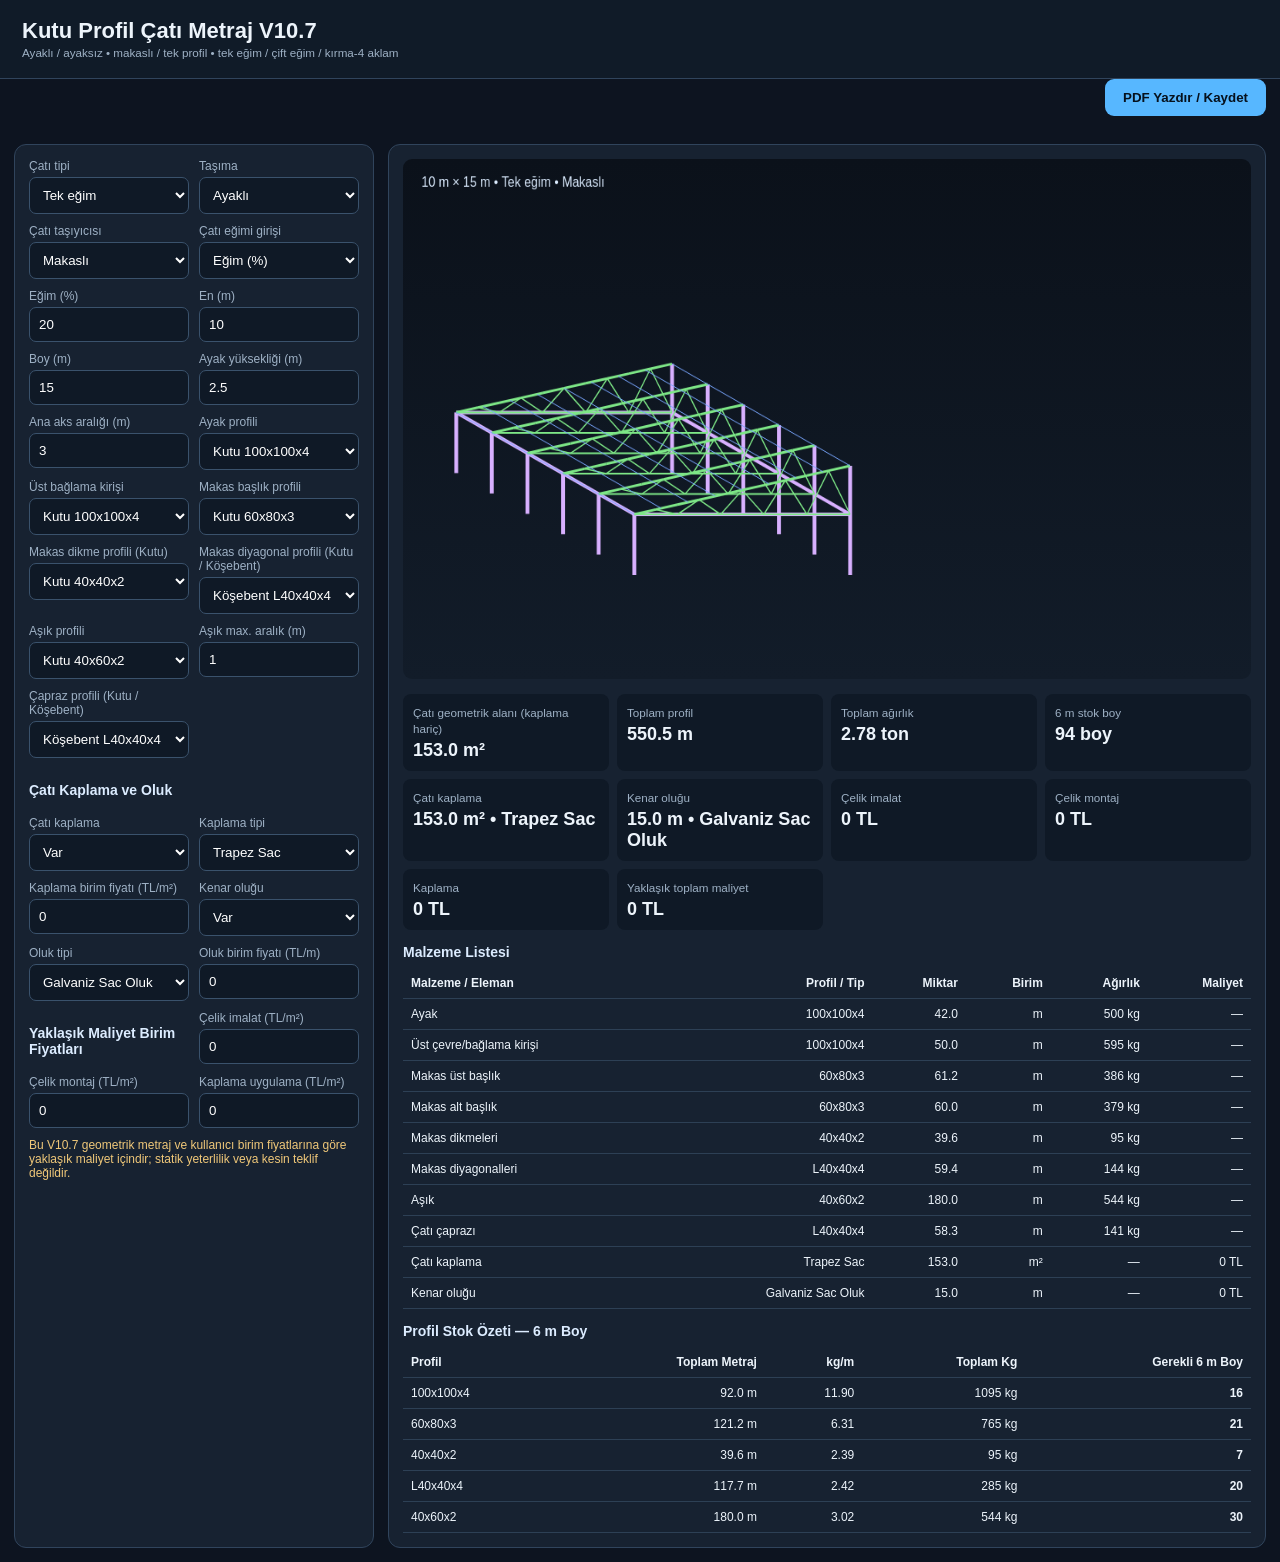
==== commit 7e17f00d: "Add files via upload" ====
--- a/apps/cati-metraj/index.html
+++ b/apps/cati-metraj/index.html
@@ -2,7 +2,7 @@
 <html lang="tr">
 <head>
 <meta charset="utf-8"><meta name="viewport" content="width=device-width,initial-scale=1">
-<title>Kutu Profil Çatı Metraj V10.6</title>
+<title>Kutu Profil Çatı Metraj V10.7</title>
 <style>
 :root{--bg:#0d1420;--panel:#172231;--line:#30445c;--txt:#edf4fb;--muted:#9eb1c5;--acc:#57b7ff}
 *{box-sizing:border-box} body{margin:0;font:14px Arial,sans-serif;background:var(--bg);color:var(--txt)}
@@ -37,7 +37,7 @@
 </style>
 </head>
 <body>
-<header><h1>Kutu Profil Çatı Metraj V10.6</h1><small>Ayaklı / ayaksız • makaslı / tek profil • tek eğim / çift eğim / kırma-4 aklam</small></header>
+<header><h1>Kutu Profil Çatı Metraj V10.7</h1><small>Ayaklı / ayaksız • makaslı / tek profil • tek eğim / çift eğim / kırma-4 aklam</small></header>
 <div class="printbar"><button class="printbtn" id="printPdf" type="button">PDF Yazdır / Kaydet</button></div>
 <main>
 <section class="panel">
@@ -83,7 +83,7 @@
 <div><label>Kaplama uygulama (TL/m²)</label><input id="coverInstallPrice" type="number" value="0" min="0" step="1"></div>
 
 </div>
-<div class="note">Bu V10.6 geometrik metraj ve kullanıcı birim fiyatlarına göre yaklaşık maliyet içindir; statik yeterlilik veya kesin teklif değildir.</div>
+<div class="note">Bu V10.7 geometrik metraj ve kullanıcı birim fiyatlarına göre yaklaşık maliyet içindir; statik yeterlilik veya kesin teklif değildir.</div>
 </section>
 <section>
 <div class="panel">
@@ -100,8 +100,10 @@
 <div class="stat"><small>Kaplama</small><b id="coverCostOut">-</b></div>
 <div class="stat"><small>Yaklaşık toplam maliyet</small><b id="grandCostOut">-</b></div>
 </div>
-<div class="rowtitle">Çelik Profil Malzeme Listesi</div>
-<div style="overflow:auto"><table><thead><tr><th>Eleman / Profil</th><th>Metraj</th><th>kg/m</th><th>Kg</th><th>6 m Boy</th></tr></thead><tbody id="tbody"></tbody></table></div>
+<div class="rowtitle">Malzeme Listesi</div>
+<div style="overflow:auto"><table><thead><tr><th>Malzeme / Eleman</th><th>Profil / Tip</th><th>Miktar</th><th>Birim</th><th>Ağırlık</th><th>Maliyet</th></tr></thead><tbody id="tbody"></tbody></table></div>
+<div class="rowtitle">Profil Stok Özeti — 6 m Boy</div>
+<div style="overflow:auto"><table><thead><tr><th>Profil</th><th>Toplam Metraj</th><th>kg/m</th><th>Toplam Kg</th><th>Gerekli 6 m Boy</th></tr></thead><tbody id="stockBody"></tbody></table></div>
 </div>
 </section>
 </main>
@@ -221,10 +223,22 @@
      if(ridge>0) add(rows,"Mahya taşıyıcı profili",beamProf.value,ridge);
    }
  }
- let totalM=0,totalKg=0,totalStock=0;
+ let totalM=0,totalKg=0;
  tbody.innerHTML="";
- rows.forEach(r=>{let kgpm=(profiles[r.prof]??angles[r.prof]??0),kg=r.m*kgpm,stock=Math.ceil(r.m/6);totalM+=r.m;totalKg+=kg;totalStock+=stock;
- tbody.innerHTML+=`<tr><td>${r.name}<br><small>${r.prof}</small></td><td>${r.m.toFixed(1)} m</td><td>${kgpm.toFixed(2)}</td><td>${kg.toFixed(0)}</td><td>${stock}</td></tr>`});
+ const profTotals={};
+ rows.forEach(r=>{
+   const kgpm=(profiles[r.prof]??angles[r.prof]??0),kg=r.m*kgpm;
+   totalM+=r.m;totalKg+=kg;
+   if(!profTotals[r.prof]) profTotals[r.prof]={m:0,kgpm:kgpm};
+   profTotals[r.prof].m+=r.m;
+   tbody.innerHTML+=`<tr><td>${r.name}</td><td>${r.prof}</td><td>${r.m.toFixed(1)}</td><td>m</td><td>${kg.toFixed(0)} kg</td><td>—</td></tr>`;
+ });
+ let totalStock=0;
+ const stockBody=document.getElementById('stockBody');stockBody.innerHTML='';
+ Object.entries(profTotals).forEach(([prof,x])=>{
+   const qty=Math.ceil(x.m/6),kg=x.m*x.kgpm;totalStock+=qty;
+   stockBody.innerHTML+=`<tr><td>${prof}</td><td>${x.m.toFixed(1)} m</td><td>${x.kgpm.toFixed(2)}</td><td>${kg.toFixed(0)} kg</td><td><b>${qty}</b></td></tr>`;
+ });
  area.textContent=d.area.toFixed(1)+" m²";meters.textContent=totalM.toFixed(1)+" m";weight.textContent=(totalKg/1000).toFixed(2)+" ton";stocks.textContent=totalStock+" boy";
  let coverArea=coverOn.value==="yes"?d.area:0;
  // Oluk: tek eğimde düşük kenar boyunca 1x boy; çift eğimde iki saçak 2x boy; kırma çatıda dört çevre kenarı.
@@ -243,6 +257,9 @@
  const coverApplicationCost=coverOn.value==="yes"?coverArea*val("coverInstallPrice"):0;
  const coverTotalCost=coverMaterialCost+coverApplicationCost;
  const gutterCost=gutterOn.value==="yes"?gutterM*val("gutterPrice"):0;
+ // Kaplama ve oluk da artık ana malzeme listesinde görünür.
+ if(coverOn.value==="yes") tbody.innerHTML+=`<tr><td>Çatı kaplama</td><td>${coverType.value}</td><td>${coverArea.toFixed(1)}</td><td>m²</td><td>—</td><td>${coverMaterialCost.toLocaleString("tr-TR",{maximumFractionDigits:0})} TL</td></tr>`;
+ if(gutterOn.value==="yes") tbody.innerHTML+=`<tr><td>Kenar oluğu</td><td>${gutterType.value}</td><td>${gutterM.toFixed(1)}</td><td>m</td><td>—</td><td>${gutterCost.toLocaleString("tr-TR",{maximumFractionDigits:0})} TL</td></tr>`;
  const grandCost=steelFabCost+steelMountCost+coverTotalCost+gutterCost;
  const tl=n=>n.toLocaleString("tr-TR",{maximumFractionDigits:0})+" TL";
  steelFabOut.textContent=tl(steelFabCost);
